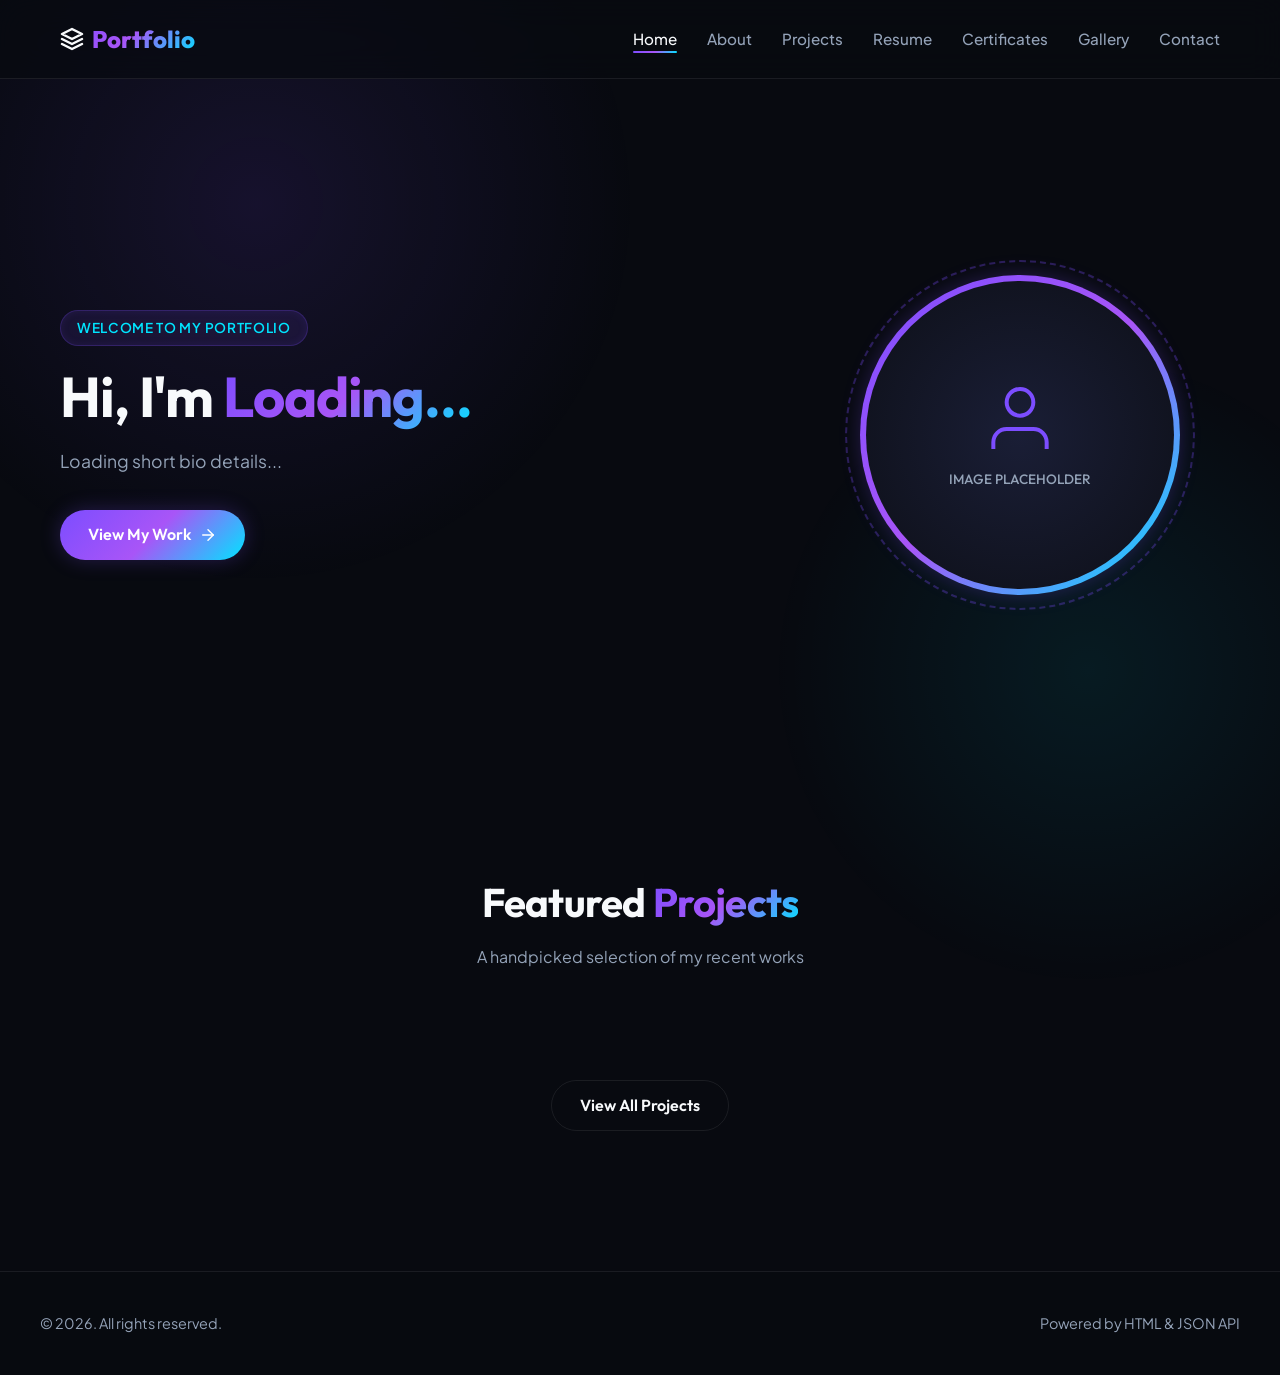
==== index.html @ 1389468d "FIle Added" ====
<!DOCTYPE html>
<html lang="en">
<head>
    <meta charset="UTF-8">
    <meta name="viewport" content="width=device-width, initial-scale=1.0">
    <title>Home | Portfolio</title>
    
    <!-- Meta SEO -->
    <meta name="description" content="Welcome to my creative portfolio website. Explore my projects, certifications, and details.">
    <meta name="author" content="Portfolio User">
    
    <!-- CSS Styles -->
    <link rel="stylesheet" href="css/style.css">
    <link rel="stylesheet" href="css/responsive.css">
</head>
<body>

    <!-- Header Navigation -->
    <header class="navbar">
        <div class="nav-container">
            <a href="index.html" class="logo">
                <svg width="24" height="24" viewBox="0 0 24 24" fill="none" stroke="currentColor" stroke-width="2.5" stroke-linecap="round" stroke-linejoin="round">
                    <polygon points="12 2 2 7 12 12 22 7 12 2"></polygon>
                    <polyline points="2 17 12 22 22 17"></polyline>
                    <polyline points="2 12 12 17 22 12"></polyline>
                </svg>
                <span>Portfolio</span>
            </a>
            
            <nav>
                <ul class="nav-links">
                    <li><a href="index.html">Home</a></li>
                    <li><a href="about.html">About</a></li>
                    <li><a href="projects.html">Projects</a></li>
                    <li><a href="resume.html">Resume</a></li>
                    <li><a href="certificates.html">Certificates</a></li>
                    <li><a href="gallery.html">Gallery</a></li>
                    <li><a href="contact.html">Contact</a></li>
                </ul>
            </nav>
            
            <button class="nav-toggle" aria-label="Toggle navigation Menu">
                &#9776;
            </button>
        </div>
    </header>

    <main class="container">
        <!-- Hero Section -->
        <section class="hero-section">
            <div class="hero-content">
                <span class="badge">WELCOME TO MY PORTFOLIO</span>
                <h1 class="hero-title">
                    Hi, I'm <span id="hero-name">Loading...</span><br>
                    <small id="hero-title" style="font-size: 1.8rem; font-weight: 500; display: block; margin-top: 8px; color: var(--text-muted);"></small>
                </h1>
                <p class="hero-description" id="hero-bio">
                    Loading short bio details...
                </p>
                <div class="hero-actions">
                    <a href="projects.html" class="btn btn-primary">
                        View My Work
                        <svg width="18" height="18" viewBox="0 0 24 24" fill="none" stroke="currentColor" stroke-width="2" stroke-linecap="round" stroke-linejoin="round">
                            <line x1="5" y1="12" x2="19" y2="12"></line>
                            <polyline points="12 5 19 12 12 19"></polyline>
                        </svg>
                    </a>
                    <span id="hero-cv-action"></span>
                </div>
            </div>
            
            <div class="hero-visual">
                <div class="profile-img-container" id="profile-pic-container">
                    <div class="profile-placeholder">
                        <svg viewBox="0 0 24 24" fill="none" stroke="currentColor" stroke-width="1.2">
                            <path d="M20 21v-2a4 4 0 0 0-4-4H8a4 4 0 0 0-4 4v2"></path>
                            <circle cx="12" cy="7" r="4"></circle>
                        </svg>
                        <span style="font-size: 0.85rem; font-weight: 500; font-family: var(--font-heading);">IMAGE PLACEHOLDER</span>
                    </div>
                </div>
            </div>
        </section>

        <!-- Recent Projects Preview Section -->
        <section style="margin-top: 120px;">
            <div class="section-header">
                <h2 class="section-title">Featured <span>Projects</span></h2>
                <p class="section-subtitle">A handpicked selection of my recent works</p>
            </div>
            
            <div class="grid-3" id="recent-projects-grid">
                <!-- Loaded dynamically -->
            </div>
            
            <div style="text-align: center; margin-top: 50px;">
                <a href="projects.html" class="btn btn-secondary">
                    View All Projects
                </a>
            </div>
        </section>
    </main>

    <!-- Footer Section -->
    <footer class="footer">
        <div class="footer-container">
            <p>&copy; 2026. All rights reserved.</p>
            <p>Powered by HTML & JSON API</p>
        </div>
    </footer>

    <!-- Client Script -->
    <script src="js/script.js"></script>
    <script>
        document.addEventListener('profileLoaded', (e) => {
            const data = e.detail;
            const profile = data.profile;
            
            // Set Document Title
            document.title = `${profile.full_name} | Creative Portfolio`;
            
            // Fill hero info
            document.getElementById('hero-name').textContent = profile.full_name;
            document.getElementById('hero-title').textContent = profile.title;
            document.getElementById('hero-bio').textContent = profile.bio_short;
            
            // Handle CV button
            const cvAction = document.getElementById('hero-cv-action');
            if (profile.cv_file) {
                cvAction.innerHTML = `
                    <a href="${profile.cv_file}" class="btn btn-secondary" download>
                        Download CV
                        <svg width="18" height="18" viewBox="0 0 24 24" fill="none" stroke="currentColor" stroke-width="2" stroke-linecap="round" stroke-linejoin="round">
                            <path d="M21 15v4a2 2 0 0 1-2 2H5a2 2 0 0 1-2-2v-4"></path>
                            <polyline points="7 10 12 15 17 10"></polyline>
                            <line x1="12" y1="15" x2="12" y2="3"></line>
                        </svg>
                    </a>
                `;
            } else {
                cvAction.innerHTML = `
                    <a href="contact.html" class="btn btn-secondary">Let's Talk</a>
                `;
            }
            
            // Profile pic
            const picContainer = document.getElementById('profile-pic-container');
            if (profile.profile_pic) {
                picContainer.innerHTML = `<img src="${profile.profile_pic}" alt="${profile.full_name}" class="profile-img">`;
            }
        });

        // Load recent projects
        fetch('api.php?get=projects')
            .then(res => res.json())
            .then(data => {
                const projectsGrid = document.getElementById('recent-projects-grid');
                if (data.success && data.projects.length > 0) {
                    const recent = data.projects.slice(0, 3);
                    projectsGrid.innerHTML = '';
                    recent.forEach(project => {
                        let imgHtml = '';
                        if (project.image_path) {
                            imgHtml = `<img src="${project.image_path}" alt="${project.title}" class="project-img">`;
                        } else {
                            imgHtml = `
                                <div class="project-placeholder-visual" style="height: 100%; width: 100%; background: linear-gradient(135deg, #111827 0%, #1e1b4b 100%); display: flex; align-items: center; justify-content: center; color: var(--text-muted);">
                                    <svg width="40" height="40" viewBox="0 0 24 24" fill="none" stroke="currentColor" stroke-width="1.5">
                                        <rect x="3" y="3" width="18" height="18" rx="2" ry="2"></rect>
                                        <circle cx="8.5" cy="8.5" r="1.5"></circle>
                                        <polyline points="21 15 16 10 5 21"></polyline>
                                    </svg>
                                </div>
                            `;
                        }

                        let tagsHtml = '';
                        if (project.technologies) {
                            tagsHtml = `<div class="project-tags">`;
                            project.technologies.split(',').forEach(tag => {
                                if (tag.trim()) {
                                    tagsHtml += `<span class="project-tag">${tag.trim()}</span>`;
                                }
                            });
                            tagsHtml += `</div>`;
                        }

                        let linkHtml = '';
                        if (project.project_link) {
                            linkHtml = `
                                <a href="${project.project_link}" target="_blank" class="project-link">
                                    View Project
                                    <svg width="14" height="14" viewBox="0 0 24 24" fill="none" stroke="currentColor" stroke-width="2.5">
                                        <line x1="7" y1="17" x2="17" y2="7"></line>
                                        <polyline points="7 7 17 7 17 17"></polyline>
                                    </svg>
                                </a>
                            `;
                        }

                        let desc = project.description || '';
                        if (desc.length > 100) {
                            desc = desc.substring(0, 100) + '...';
                        }

                        projectsGrid.innerHTML += `
                            <div class="project-card glass-panel">
                                <div class="project-img-wrapper">
                                    ${imgHtml}
                                </div>
                                <div class="project-card-content">
                                    <h3 class="project-title">${project.title}</h3>
                                    <p class="project-desc">${desc}</p>
                                    ${tagsHtml}
                                    ${linkHtml}
                                </div>
                            </div>
                        `;
                    });
                } else {
                    projectsGrid.innerHTML = `
                        <div class="glass-panel" style="padding: 40px; text-align: center; color: var(--text-muted); width: 100%; grid-column: 1 / -1;">
                            <svg width="48" height="48" viewBox="0 0 24 24" fill="none" stroke="currentColor" stroke-width="1.5" style="margin-bottom: 15px; color: var(--primary);">
                                <circle cx="12" cy="12" r="10"></circle>
                                <line x1="12" y1="8" x2="12" y2="12"></line>
                                <line x1="12" y1="16" x2="12.01" y2="16"></line>
                            </svg>
                            <p>No projects uploaded yet. Check back soon!</p>
                        </div>
                    `;
                }
            })
            .catch(err => console.error("Error loading projects:", err));
    </script>
</body>
</html>
---- css/style.css ----
/* css/style.css - Main Portfolio Style Sheet */

/* Imports */
@import url('https://fonts.googleapis.com/css2?family=Outfit:wght@300;400;500;600;700;800&family=Plus+Jakarta+Sans:wght@300;400;500;600;700&display=swap');

/* CSS Variables */
:root {
    --bg-dark: #080a10;
    --bg-card: rgba(17, 22, 37, 0.65);
    --bg-card-hover: rgba(25, 32, 53, 0.85);
    --border-color: rgba(255, 255, 255, 0.08);
    --border-color-hover: rgba(124, 77, 255, 0.3);
    
    --primary: #7c4dff;
    --primary-gradient: linear-gradient(135deg, #7c4dff 0%, #a855f7 50%, #00e5ff 100%);
    --accent: #00e5ff;
    --text-main: #f8fafc;
    --text-muted: #94a3b8;
    
    --glow-shadow: 0 0 20px rgba(124, 77, 255, 0.25);
    --card-shadow: 0 8px 32px 0 rgba(0, 0, 0, 0.37);
    --transition-smooth: all 0.35s cubic-bezier(0.4, 0, 0.2, 1);
    --font-heading: 'Outfit', sans-serif;
    --font-body: 'Plus Jakarta Sans', sans-serif;
}

/* Reset and Global Styles */
* {
    margin: 0;
    padding: 0;
    box-sizing: border-box;
    scroll-behavior: smooth;
}

body {
    background-color: var(--bg-dark);
    color: var(--text-main);
    font-family: var(--font-body);
    line-height: 1.6;
    overflow-x: hidden;
    position: relative;
}

/* Decorative Background Gradients */
body::before {
    content: '';
    position: fixed;
    top: -20%;
    left: -10%;
    width: 60vw;
    height: 60vw;
    background: radial-gradient(circle, rgba(124, 77, 255, 0.12) 0%, rgba(0,0,0,0) 70%);
    z-index: -1;
    pointer-events: none;
}

body::after {
    content: '';
    position: fixed;
    bottom: -10%;
    right: -10%;
    width: 50vw;
    height: 50vw;
    background: radial-gradient(circle, rgba(0, 229, 255, 0.08) 0%, rgba(0,0,0,0) 70%);
    z-index: -1;
    pointer-events: none;
}

/* Typography */
h1, h2, h3, h4, h5, h6 {
    font-family: var(--font-heading);
    font-weight: 700;
    letter-spacing: -0.02em;
    color: var(--text-main);
}

a {
    color: inherit;
    text-decoration: none;
    transition: var(--transition-smooth);
}

/* Custom Scrollbar */
::-webkit-scrollbar {
    width: 8px;
}
::-webkit-scrollbar-track {
    background: var(--bg-dark);
}
::-webkit-scrollbar-thumb {
    background: rgba(124, 77, 255, 0.3);
    border-radius: 4px;
}
::-webkit-scrollbar-thumb:hover {
    background: rgba(124, 77, 255, 0.6);
}

/* Glassmorphic Utilities */
.glass-panel {
    background: var(--bg-card);
    backdrop-filter: blur(12px);
    -webkit-backdrop-filter: blur(12px);
    border: 1px solid var(--border-color);
    border-radius: 16px;
    box-shadow: var(--card-shadow);
    transition: var(--transition-smooth);
}

.glass-panel:hover {
    border-color: var(--border-color-hover);
    background: var(--bg-card-hover);
}

/* Navigation Bar */
.navbar {
    position: fixed;
    top: 0;
    width: 100%;
    z-index: 1000;
    background: rgba(8, 10, 16, 0.7);
    backdrop-filter: blur(16px);
    -webkit-backdrop-filter: blur(16px);
    border-bottom: 1px solid var(--border-color);
}

.nav-container {
    max-width: 1200px;
    margin: 0 auto;
    display: flex;
    justify-content: space-between;
    align-items: center;
    padding: 20px;
}

.logo {
    font-family: var(--font-heading);
    font-size: 1.5rem;
    font-weight: 800;
    background: var(--primary-gradient);
    -webkit-background-clip: text;
    -webkit-text-fill-color: transparent;
    display: flex;
    align-items: center;
    gap: 8px;
}

.nav-links {
    display: flex;
    gap: 30px;
    list-style: none;
}

.nav-links a {
    font-weight: 500;
    font-size: 0.95rem;
    position: relative;
    padding: 5px 0;
    color: var(--text-muted);
}

.nav-links a:hover,
.nav-links a.active {
    color: var(--text-main);
}

.nav-links a::after {
    content: '';
    position: absolute;
    bottom: 0;
    left: 0;
    width: 0;
    height: 2px;
    background: var(--primary-gradient);
    transition: var(--transition-smooth);
    border-radius: 2px;
}

.nav-links a:hover::after,
.nav-links a.active::after {
    width: 100%;
}

.nav-toggle {
    display: none;
    background: none;
    border: none;
    color: var(--text-main);
    font-size: 1.5rem;
    cursor: pointer;
}

/* Buttons */
.btn {
    display: inline-flex;
    align-items: center;
    justify-content: center;
    gap: 8px;
    padding: 12px 28px;
    border-radius: 50px;
    font-family: var(--font-heading);
    font-weight: 600;
    cursor: pointer;
    transition: var(--transition-smooth);
}

.btn-primary {
    background: var(--primary-gradient);
    color: #ffffff;
    border: none;
    box-shadow: var(--glow-shadow);
}

.btn-primary:hover {
    transform: translateY(-3px);
    box-shadow: 0 0 30px rgba(124, 77, 255, 0.45);
}

.btn-secondary {
    background: transparent;
    color: var(--text-main);
    border: 1px solid var(--border-color);
}

.btn-secondary:hover {
    background: rgba(255, 255, 255, 0.05);
    border-color: var(--text-muted);
    transform: translateY(-3px);
}

/* Page Container Layout */
.container {
    max-width: 1200px;
    margin: 0 auto;
    padding: 120px 20px 80px 20px;
    min-height: calc(100vh - 100px);
}

/* Hero Section */
.hero-section {
    display: flex;
    align-items: center;
    justify-content: space-between;
    gap: 50px;
    min-height: 70vh;
}

.hero-content {
    flex: 1;
}

.badge {
    background: rgba(124, 77, 255, 0.1);
    color: var(--accent);
    border: 1px solid rgba(124, 77, 255, 0.25);
    padding: 6px 16px;
    border-radius: 50px;
    font-size: 0.85rem;
    font-weight: 600;
    letter-spacing: 0.05em;
    display: inline-block;
    margin-bottom: 20px;
    box-shadow: inset 0 0 8px rgba(124, 77, 255, 0.1);
}

.hero-title {
    font-size: 3.5rem;
    line-height: 1.1;
    margin-bottom: 20px;
}

.hero-title span {
    background: var(--primary-gradient);
    -webkit-background-clip: text;
    -webkit-text-fill-color: transparent;
}

.hero-description {
    color: var(--text-muted);
    font-size: 1.1rem;
    margin-bottom: 35px;
    max-width: 550px;
}

.hero-actions {
    display: flex;
    gap: 15px;
}

.hero-visual {
    flex: 0 0 400px;
    display: flex;
    justify-content: center;
    position: relative;
}

.profile-img-container {
    width: 320px;
    height: 320px;
    border-radius: 50%;
    padding: 6px;
    background: var(--primary-gradient);
    box-shadow: var(--glow-shadow);
    position: relative;
}

.profile-img-container::before {
    content: '';
    position: absolute;
    top: -15px;
    left: -15px;
    right: -15px;
    bottom: -15px;
    border-radius: 50%;
    border: 2px dashed rgba(124, 77, 255, 0.3);
    animation: rotate 60s linear infinite;
}

@keyframes rotate {
    from { transform: rotate(0deg); }
    to { transform: rotate(360deg); }
}

.profile-img {
    width: 100%;
    height: 100%;
    border-radius: 50%;
    object-fit: cover;
    background: var(--bg-dark);
}

.profile-placeholder {
    width: 100%;
    height: 100%;
    border-radius: 50%;
    background: radial-gradient(circle, #1a1e36 0%, #0d0f17 100%);
    display: flex;
    flex-direction: column;
    align-items: center;
    justify-content: center;
    color: var(--text-muted);
}

.profile-placeholder svg {
    width: 80px;
    height: 80px;
    color: var(--primary);
    margin-bottom: 10px;
}

/* Sections Global */
.section-header {
    text-align: center;
    margin-bottom: 60px;
}

.section-title {
    font-size: 2.5rem;
    position: relative;
    display: inline-block;
}

.section-title span {
    background: var(--primary-gradient);
    -webkit-background-clip: text;
    -webkit-text-fill-color: transparent;
}

.section-subtitle {
    color: var(--text-muted);
    font-size: 1rem;
    margin-top: 10px;
}

/* Grid Layouts */
.grid-3 {
    display: grid;
    grid-template-columns: repeat(auto-fill, minmax(340px, 1fr));
    gap: 30px;
}

.grid-2 {
    display: grid;
    grid-template-columns: repeat(auto-fill, minmax(480px, 1fr));
    gap: 35px;
}

/* Project Cards */
.project-card {
    display: flex;
    flex-direction: column;
    overflow: hidden;
    height: 100%;
}

.project-img-wrapper {
    position: relative;
    height: 200px;
    overflow: hidden;
    border-bottom: 1px solid var(--border-color);
}

.project-img {
    width: 100%;
    height: 100%;
    object-fit: cover;
    transition: var(--transition-smooth);
}

.project-card:hover .project-img {
    transform: scale(1.08);
}

.project-card-content {
    padding: 24px;
    display: flex;
    flex-direction: column;
    flex-grow: 1;
}

.project-title {
    font-size: 1.3rem;
    margin-bottom: 12px;
    transition: var(--transition-smooth);
}

.project-card:hover .project-title {
    color: var(--accent);
}

.project-desc {
    color: var(--text-muted);
    font-size: 0.92rem;
    margin-bottom: 20px;
    flex-grow: 1;
}

.project-tags {
    display: flex;
    flex-wrap: wrap;
    gap: 8px;
    margin-bottom: 20px;
}

.project-tag {
    background: rgba(255, 255, 255, 0.05);
    color: var(--text-main);
    padding: 4px 10px;
    border-radius: 4px;
    font-size: 0.75rem;
    border: 1px solid var(--border-color);
}

.project-link {
    display: inline-flex;
    align-items: center;
    gap: 6px;
    font-size: 0.9rem;
    font-weight: 600;
    color: var(--primary);
}

.project-link:hover {
    color: var(--accent);
    gap: 10px;
}

/* Document & Gallery lists */
.doc-card {
    padding: 20px;
    display: flex;
    align-items: center;
    justify-content: space-between;
    gap: 15px;
}

.doc-info {
    display: flex;
    align-items: center;
    gap: 15px;
}

.doc-icon {
    width: 48px;
    height: 48px;
    background: rgba(124, 77, 255, 0.1);
    border-radius: 10px;
    display: flex;
    align-items: center;
    justify-content: center;
    color: var(--primary);
}

.doc-name {
    font-weight: 600;
    font-size: 1rem;
}

.doc-meta {
    color: var(--text-muted);
    font-size: 0.8rem;
    margin-top: 2px;
}

.doc-download-btn {
    width: 40px;
    height: 40px;
    border-radius: 50%;
    background: rgba(255,255,255,0.05);
    border: 1px solid var(--border-color);
    display: flex;
    align-items: center;
    justify-content: center;
    color: var(--text-main);
    transition: var(--transition-smooth);
}

.doc-download-btn:hover {
    background: var(--primary);
    border-color: var(--primary);
    color: #fff;
    transform: translateY(-2px);
}

/* Gallery Section */
.gallery-grid {
    display: grid;
    grid-template-columns: repeat(auto-fill, minmax(240px, 1fr));
    gap: 20px;
    margin-top: 40px;
}

.gallery-item {
    position: relative;
    border-radius: 12px;
    overflow: hidden;
    height: 200px;
    cursor: pointer;
}

.gallery-item img {
    width: 100%;
    height: 100%;
    object-fit: cover;
    transition: var(--transition-smooth);
}

.gallery-overlay {
    position: absolute;
    top: 0;
    left: 0;
    width: 100%;
    height: 100%;
    background: rgba(8, 10, 16, 0.8);
    display: flex;
    align-items: center;
    justify-content: center;
    padding: 15px;
    text-align: center;
    opacity: 0;
    transition: var(--transition-smooth);
}

.gallery-item:hover img {
    transform: scale(1.08);
}

.gallery-item:hover .gallery-overlay {
    opacity: 1;
}

.gallery-title {
    color: #fff;
    font-size: 1rem;
    font-weight: 600;
}

/* About Details Page */
.about-layout {
    display: flex;
    gap: 60px;
    align-items: flex-start;
}

.about-bio-wrapper {
    flex: 3;
}

.about-bio-text {
    font-size: 1.05rem;
    color: var(--text-muted);
    line-height: 1.8;
}

.about-bio-text p {
    margin-bottom: 20px;
}

.skills-wrapper {
    margin-top: 40px;
}

.skills-title {
    font-size: 1.5rem;
    margin-bottom: 25px;
}

.skills-grid {
    display: grid;
    grid-template-columns: 1fr 1fr;
    gap: 20px 40px;
}

.skill-bar-wrapper {
    margin-bottom: 10px;
}

.skill-info {
    display: flex;
    justify-content: space-between;
    margin-bottom: 8px;
    font-weight: 500;
    font-size: 0.95rem;
}

.skill-track {
    height: 6px;
    background: rgba(255, 255, 255, 0.08);
    border-radius: 3px;
    overflow: hidden;
}

.skill-progress {
    height: 100%;
    background: var(--primary-gradient);
    border-radius: 3px;
    width: 0;
    transition: width 1.5s ease-out;
}

.about-sidebar {
    flex: 2;
    padding: 30px;
}

.sidebar-title {
    font-size: 1.3rem;
    margin-bottom: 20px;
    display: flex;
    align-items: center;
    gap: 10px;
    border-bottom: 1px solid var(--border-color);
    padding-bottom: 10px;
}

.contact-info-list {
    list-style: none;
    display: flex;
    flex-direction: column;
    gap: 20px;
}

.contact-info-item {
    display: flex;
    gap: 15px;
    align-items: flex-start;
}

.contact-info-icon {
    width: 40px;
    height: 40px;
    border-radius: 8px;
    background: rgba(255, 255, 255, 0.05);
    display: flex;
    align-items: center;
    justify-content: center;
    color: var(--accent);
    flex-shrink: 0;
}

.contact-info-label {
    font-size: 0.8rem;
    color: var(--text-muted);
}

.contact-info-value {
    font-weight: 500;
    font-size: 0.95rem;
}

/* Contact page styles & form */
.contact-layout {
    display: grid;
    grid-template-columns: 2fr 3fr;
    gap: 40px;
}

.form-group {
    margin-bottom: 20px;
}

.form-group label {
    display: block;
    font-size: 0.9rem;
    margin-bottom: 8px;
    color: var(--text-muted);
    font-weight: 500;
}

.form-control {
    width: 100%;
    background: rgba(255, 255, 255, 0.03);
    border: 1px solid var(--border-color);
    border-radius: 8px;
    padding: 12px 16px;
    color: var(--text-main);
    font-family: var(--font-body);
    font-size: 0.95rem;
    transition: var(--transition-smooth);
}

.form-control:focus {
    outline: none;
    border-color: var(--primary);
    background: rgba(255, 255, 255, 0.06);
    box-shadow: 0 0 10px rgba(124, 77, 255, 0.15);
}

textarea.form-control {
    resize: vertical;
    min-height: 140px;
}

.contact-alert {
    padding: 15px;
    border-radius: 8px;
    margin-bottom: 20px;
    font-weight: 500;
}

.contact-alert-success {
    background: rgba(16, 185, 129, 0.1);
    color: #10b981;
    border: 1px solid rgba(16, 185, 129, 0.2);
}

.contact-alert-danger {
    background: rgba(239, 68, 68, 0.1);
    color: #ef4444;
    border: 1px solid rgba(239, 68, 68, 0.2);
}

/* Social Icon Row */
.social-links {
    display: flex;
    gap: 15px;
    margin-top: 30px;
}

.social-btn {
    width: 44px;
    height: 44px;
    border-radius: 50%;
    background: rgba(255, 255, 255, 0.04);
    border: 1px solid var(--border-color);
    display: flex;
    align-items: center;
    justify-content: center;
    color: var(--text-muted);
    transition: var(--transition-smooth);
}

.social-btn:hover {
    color: #ffffff;
    background: var(--primary);
    border-color: var(--primary);
    transform: translateY(-3px);
    box-shadow: var(--glow-shadow);
}

/* Footer */
.footer {
    border-top: 1px solid var(--border-color);
    background: rgba(8, 10, 16, 0.9);
    padding: 40px 20px;
    margin-top: 60px;
}

.footer-container {
    max-width: 1200px;
    margin: 0 auto;
    display: flex;
    justify-content: space-between;
    align-items: center;
    color: var(--text-muted);
    font-size: 0.9rem;
}

/* Image Modal Viewer */
.modal {
    display: none;
    position: fixed;
    top: 0;
    left: 0;
    width: 100%;
    height: 100%;
    background: rgba(8, 10, 16, 0.95);
    z-index: 2000;
    align-items: center;
    justify-content: center;
    padding: 20px;
}

.modal-content-wrapper {
    position: relative;
    max-width: 900px;
    width: 100%;
    text-align: center;
}

.modal-img {
    max-width: 100%;
    max-height: 80vh;
    border-radius: 8px;
    border: 1px solid var(--border-color);
}

.modal-caption {
    margin-top: 15px;
    font-family: var(--font-heading);
    font-size: 1.2rem;
    color: #fff;
}

.modal-close {
    position: absolute;
    top: -50px;
    right: 0;
    font-size: 2.5rem;
    color: #fff;
    cursor: pointer;
    background: none;
    border: none;
}
---- css/responsive.css ----
/* css/responsive.css - Responsive Media Queries */

@media screen and (max-width: 992px) {
    /* Hero section adjust */
    .hero-section {
        flex-direction: column-reverse;
        gap: 40px;
        text-align: center;
        padding-top: 40px;
        min-height: auto;
    }

    .hero-description {
        margin-left: auto;
        margin-right: auto;
    }

    .hero-actions {
        justify-content: center;
    }

    .hero-visual {
        flex: 0 0 auto;
    }

    .profile-img-container {
        width: 260px;
        height: 260px;
    }

    /* About page layout */
    .about-layout {
        flex-direction: column;
        gap: 40px;
    }

    .about-sidebar {
        width: 100%;
        flex: auto;
    }

    /* Contact layout */
    .contact-layout {
        grid-template-columns: 1fr;
        gap: 30px;
    }
}

@media screen and (max-width: 768px) {
    .container {
        padding-top: 100px;
        padding-bottom: 40px;
    }

    /* Hero heading adjust */
    .hero-title {
        font-size: 2.5rem;
    }

    /* Section headings adjust */
    .section-title {
        font-size: 2rem;
    }

    /* Navigation styling for mobile */
    .nav-toggle {
        display: block;
        z-index: 1100;
    }

    .nav-links {
        position: fixed;
        top: 0;
        right: -100%;
        width: 280px;
        height: 100vh;
        background: rgba(13, 15, 23, 0.98);
        backdrop-filter: blur(20px);
        -webkit-backdrop-filter: blur(20px);
        border-left: 1px solid var(--border-color);
        flex-direction: column;
        padding: 100px 40px 40px 40px;
        gap: 25px;
        transition: var(--transition-smooth);
        z-index: 1050;
    }

    .nav-links.active {
        right: 0;
    }

    /* Grids scaling down */
    .grid-3, .grid-2 {
        grid-template-columns: 1fr;
        gap: 20px;
    }

    .skills-grid {
        grid-template-columns: 1fr;
        gap: 15px;
    }

    .footer-container {
        flex-direction: column;
        gap: 15px;
        text-align: center;
    }
}

@media screen and (max-width: 480px) {
    .hero-title {
        font-size: 2rem;
    }

    .hero-actions {
        flex-direction: column;
        width: 100%;
    }

    .hero-actions .btn {
        width: 100%;
    }

    .profile-img-container {
        width: 220px;
        height: 220px;
    }
}
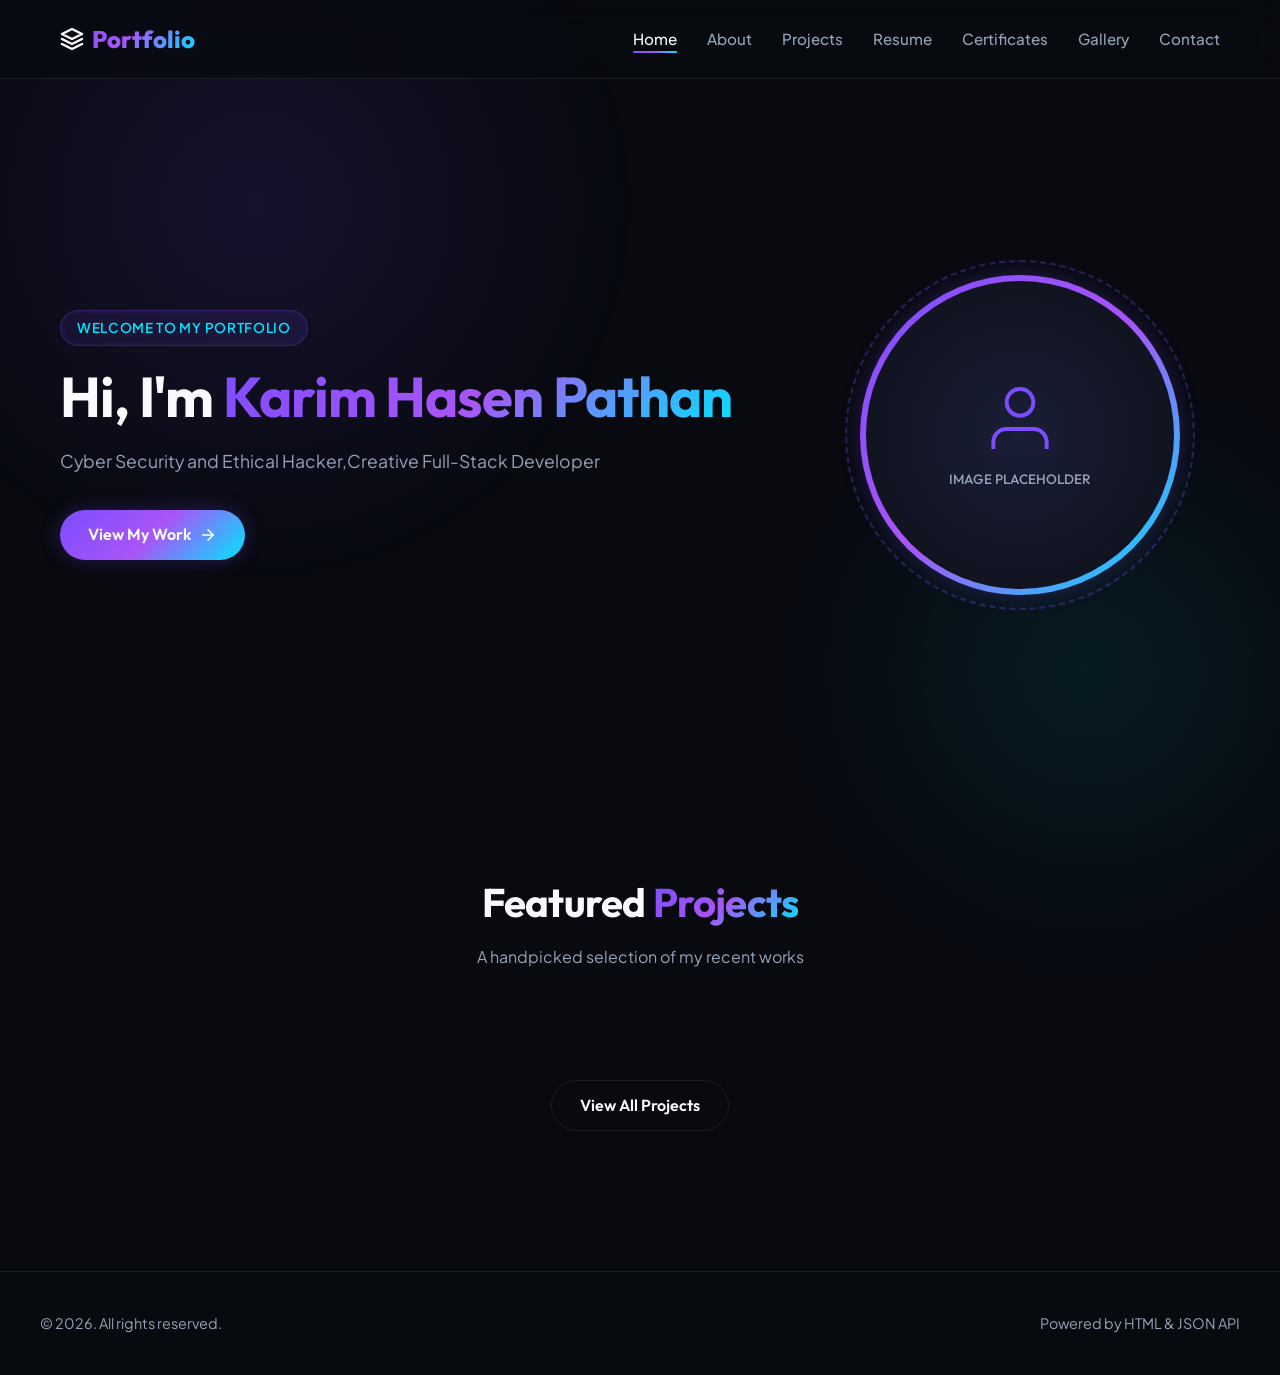
==== commit 8c1b6f04: "update profile" ====
--- a/index.html
+++ b/index.html
@@ -51,11 +51,11 @@
             <div class="hero-content">
                 <span class="badge">WELCOME TO MY PORTFOLIO</span>
                 <h1 class="hero-title">
-                    Hi, I'm <span id="hero-name">Loading...</span><br>
+                    Hi, I'm <span id="hero-name">Karim Hasen Pathan</span><br>
                     <small id="hero-title" style="font-size: 1.8rem; font-weight: 500; display: block; margin-top: 8px; color: var(--text-muted);"></small>
                 </h1>
                 <p class="hero-description" id="hero-bio">
-                    Loading short bio details...
+                   Cyber Security and Ethical Hacker,Creative Full-Stack Developer
                 </p>
                 <div class="hero-actions">
                     <a href="projects.html" class="btn btn-primary">
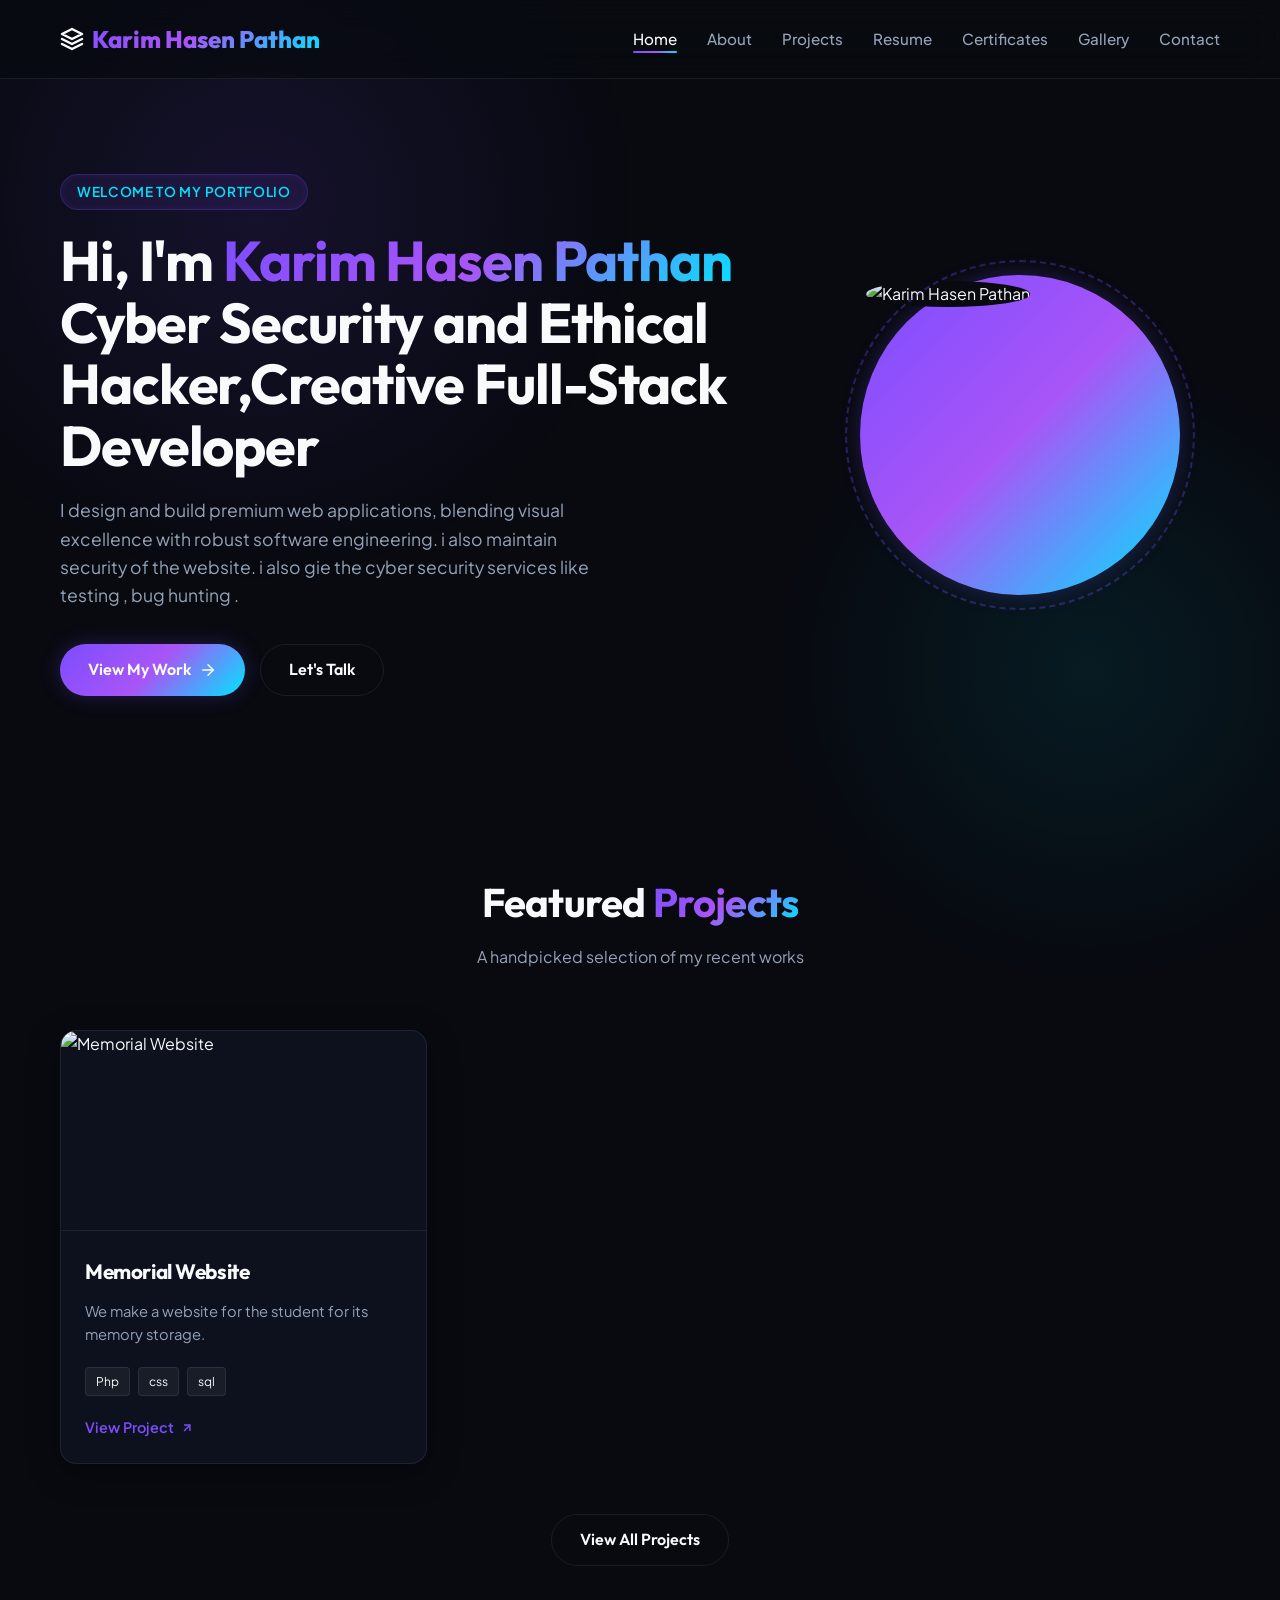
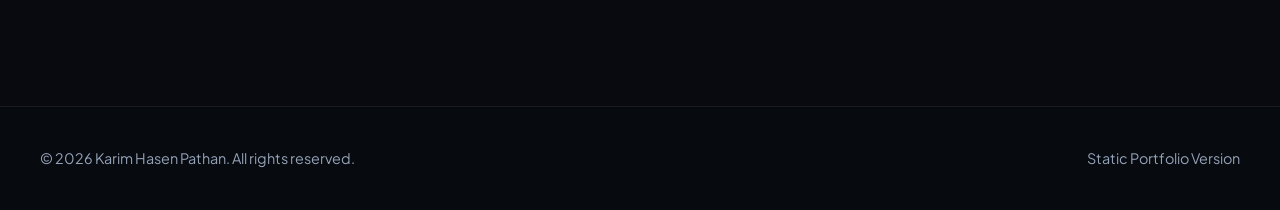
==== commit 8e2dfcc2: "updated data" ====
--- a/index.html
+++ b/index.html
@@ -3,11 +3,11 @@
 <head>
     <meta charset="UTF-8">
     <meta name="viewport" content="width=device-width, initial-scale=1.0">
-    <title>Home | Portfolio</title>
+    <title>Karim Hasen Pathan | Cyber Security and Ethical Hacker,Creative Full-Stack Developer</title>
     
     <!-- Meta SEO -->
-    <meta name="description" content="Welcome to my creative portfolio website. Explore my projects, certifications, and details.">
-    <meta name="author" content="Portfolio User">
+    <meta name="description" content="Portfolio of Karim Hasen Pathan - Cyber Security and Ethical Hacker,Creative Full-Stack Developer. Explore my projects, certificates, documents, and contact me.">
+    <meta name="author" content="Karim Hasen Pathan">
     
     <!-- CSS Styles -->
     <link rel="stylesheet" href="css/style.css">
@@ -24,7 +24,7 @@
                     <polyline points="2 17 12 22 22 17"></polyline>
                     <polyline points="2 12 12 17 22 12"></polyline>
                 </svg>
-                <span>Portfolio</span>
+                <span>Karim Hasen Pathan</span>
             </a>
             
             <nav>
@@ -45,192 +45,89 @@
         </div>
     </header>
 
-    <main class="container">
-        <!-- Hero Section -->
-        <section class="hero-section">
-            <div class="hero-content">
-                <span class="badge">WELCOME TO MY PORTFOLIO</span>
-                <h1 class="hero-title">
-                    Hi, I'm <span id="hero-name">Karim Hasen Pathan</span><br>
-                    <small id="hero-title" style="font-size: 1.8rem; font-weight: 500; display: block; margin-top: 8px; color: var(--text-muted);"></small>
-                </h1>
-                <p class="hero-description" id="hero-bio">
-                   Cyber Security and Ethical Hacker,Creative Full-Stack Developer
-                </p>
-                <div class="hero-actions">
-                    <a href="projects.html" class="btn btn-primary">
-                        View My Work
-                        <svg width="18" height="18" viewBox="0 0 24 24" fill="none" stroke="currentColor" stroke-width="2" stroke-linecap="round" stroke-linejoin="round">
-                            <line x1="5" y1="12" x2="19" y2="12"></line>
-                            <polyline points="12 5 19 12 12 19"></polyline>
+<main class="container">
+    <!-- Hero Section -->
+    <section class="hero-section">
+        <div class="hero-content">
+            <span class="badge">WELCOME TO MY PORTFOLIO</span>
+            <h1 class="hero-title">
+                Hi, I'm <span>Karim Hasen Pathan</span><br>
+                Cyber Security and Ethical Hacker,Creative Full-Stack Developer
+            </h1>
+            <p class="hero-description">
+                I design and build premium web applications, blending visual excellence with robust software engineering. i also maintain security of the website. i also gie the cyber security services like testing , bug hunting .
+            </p>
+            <div class="hero-actions">
+                <a href="projects.html" class="btn btn-primary">
+                    View My Work
+                    <svg width="18" height="18" viewBox="0 0 24 24" fill="none" stroke="currentColor" stroke-width="2" stroke-linecap="round" stroke-linejoin="round">
+                        <line x1="5" y1="12" x2="19" y2="12"></line>
+                        <polyline points="12 5 19 12 12 19"></polyline>
+                    </svg>
+                </a>
+                <a href="contact.html" class="btn btn-secondary">
+                    Let's Talk
+                </a>
+            </div>
+        </div>
+        
+        <div class="hero-visual">
+            <div class="profile-img-container">
+                <img src="images/profile_1782923343.png" alt="Karim Hasen Pathan" class="profile-img">
+            </div>
+        </div>
+    </section>
+
+    <!-- Recent Projects Preview Section -->
+    <section style="margin-top: 120px;">
+        <div class="section-header">
+            <h2 class="section-title">Featured <span>Projects</span></h2>
+            <p class="section-subtitle">A handpicked selection of my recent works</p>
+        </div>
+        
+        <div class="grid-3">
+            <div class="project-card glass-panel">
+                <div class="project-img-wrapper">
+                    <img src="images/project_1782997742_728.jpg" alt="Memorial Website" class="project-img">
+                </div>
+                <div class="project-card-content">
+                    <h3 class="project-title">Memorial Website</h3>
+                    <p class="project-desc">We make a website for the student for its memory storage.</p>
+                    
+                    <div class="project-tags">
+                        <span class="project-tag">Php</span>
+                        <span class="project-tag">css</span>
+                        <span class="project-tag">sql</span>
+                    </div>
+                    
+                    <a href="https://bcs-batch-2023-26.page.gd/" target="_blank" class="project-link">
+                        View Project
+                        <svg width="14" height="14" viewBox="0 0 24 24" fill="none" stroke="currentColor" stroke-width="2.5">
+                            <line x1="7" y1="17" x2="17" y2="7"></line>
+                            <polyline points="7 7 17 7 17 17"></polyline>
                         </svg>
                     </a>
-                    <span id="hero-cv-action"></span>
                 </div>
             </div>
-            
-            <div class="hero-visual">
-                <div class="profile-img-container" id="profile-pic-container">
-                    <div class="profile-placeholder">
-                        <svg viewBox="0 0 24 24" fill="none" stroke="currentColor" stroke-width="1.2">
-                            <path d="M20 21v-2a4 4 0 0 0-4-4H8a4 4 0 0 0-4 4v2"></path>
-                            <circle cx="12" cy="7" r="4"></circle>
-                        </svg>
-                        <span style="font-size: 0.85rem; font-weight: 500; font-family: var(--font-heading);">IMAGE PLACEHOLDER</span>
-                    </div>
-                </div>
-            </div>
-        </section>
-
-        <!-- Recent Projects Preview Section -->
-        <section style="margin-top: 120px;">
-            <div class="section-header">
-                <h2 class="section-title">Featured <span>Projects</span></h2>
-                <p class="section-subtitle">A handpicked selection of my recent works</p>
-            </div>
-            
-            <div class="grid-3" id="recent-projects-grid">
-                <!-- Loaded dynamically -->
-            </div>
-            
-            <div style="text-align: center; margin-top: 50px;">
-                <a href="projects.html" class="btn btn-secondary">
-                    View All Projects
-                </a>
-            </div>
-        </section>
-    </main>
+        </div>
+        
+        <div style="text-align: center; margin-top: 50px;">
+            <a href="projects.html" class="btn btn-secondary">
+                View All Projects
+            </a>
+        </div>
+    </section>
+</main>
 
     <!-- Footer Section -->
     <footer class="footer">
         <div class="footer-container">
-            <p>&copy; 2026. All rights reserved.</p>
-            <p>Powered by HTML & JSON API</p>
+            <p>&copy; 2026 Karim Hasen Pathan. All rights reserved.</p>
+            <p>Static Portfolio Version</p>
         </div>
     </footer>
 
     <!-- Client Script -->
     <script src="js/script.js"></script>
-    <script>
-        document.addEventListener('profileLoaded', (e) => {
-            const data = e.detail;
-            const profile = data.profile;
-            
-            // Set Document Title
-            document.title = `${profile.full_name} | Creative Portfolio`;
-            
-            // Fill hero info
-            document.getElementById('hero-name').textContent = profile.full_name;
-            document.getElementById('hero-title').textContent = profile.title;
-            document.getElementById('hero-bio').textContent = profile.bio_short;
-            
-            // Handle CV button
-            const cvAction = document.getElementById('hero-cv-action');
-            if (profile.cv_file) {
-                cvAction.innerHTML = `
-                    <a href="${profile.cv_file}" class="btn btn-secondary" download>
-                        Download CV
-                        <svg width="18" height="18" viewBox="0 0 24 24" fill="none" stroke="currentColor" stroke-width="2" stroke-linecap="round" stroke-linejoin="round">
-                            <path d="M21 15v4a2 2 0 0 1-2 2H5a2 2 0 0 1-2-2v-4"></path>
-                            <polyline points="7 10 12 15 17 10"></polyline>
-                            <line x1="12" y1="15" x2="12" y2="3"></line>
-                        </svg>
-                    </a>
-                `;
-            } else {
-                cvAction.innerHTML = `
-                    <a href="contact.html" class="btn btn-secondary">Let's Talk</a>
-                `;
-            }
-            
-            // Profile pic
-            const picContainer = document.getElementById('profile-pic-container');
-            if (profile.profile_pic) {
-                picContainer.innerHTML = `<img src="${profile.profile_pic}" alt="${profile.full_name}" class="profile-img">`;
-            }
-        });
-
-        // Load recent projects
-        fetch('api.php?get=projects')
-            .then(res => res.json())
-            .then(data => {
-                const projectsGrid = document.getElementById('recent-projects-grid');
-                if (data.success && data.projects.length > 0) {
-                    const recent = data.projects.slice(0, 3);
-                    projectsGrid.innerHTML = '';
-                    recent.forEach(project => {
-                        let imgHtml = '';
-                        if (project.image_path) {
-                            imgHtml = `<img src="${project.image_path}" alt="${project.title}" class="project-img">`;
-                        } else {
-                            imgHtml = `
-                                <div class="project-placeholder-visual" style="height: 100%; width: 100%; background: linear-gradient(135deg, #111827 0%, #1e1b4b 100%); display: flex; align-items: center; justify-content: center; color: var(--text-muted);">
-                                    <svg width="40" height="40" viewBox="0 0 24 24" fill="none" stroke="currentColor" stroke-width="1.5">
-                                        <rect x="3" y="3" width="18" height="18" rx="2" ry="2"></rect>
-                                        <circle cx="8.5" cy="8.5" r="1.5"></circle>
-                                        <polyline points="21 15 16 10 5 21"></polyline>
-                                    </svg>
-                                </div>
-                            `;
-                        }
-
-                        let tagsHtml = '';
-                        if (project.technologies) {
-                            tagsHtml = `<div class="project-tags">`;
-                            project.technologies.split(',').forEach(tag => {
-                                if (tag.trim()) {
-                                    tagsHtml += `<span class="project-tag">${tag.trim()}</span>`;
-                                }
-                            });
-                            tagsHtml += `</div>`;
-                        }
-
-                        let linkHtml = '';
-                        if (project.project_link) {
-                            linkHtml = `
-                                <a href="${project.project_link}" target="_blank" class="project-link">
-                                    View Project
-                                    <svg width="14" height="14" viewBox="0 0 24 24" fill="none" stroke="currentColor" stroke-width="2.5">
-                                        <line x1="7" y1="17" x2="17" y2="7"></line>
-                                        <polyline points="7 7 17 7 17 17"></polyline>
-                                    </svg>
-                                </a>
-                            `;
-                        }
-
-                        let desc = project.description || '';
-                        if (desc.length > 100) {
-                            desc = desc.substring(0, 100) + '...';
-                        }
-
-                        projectsGrid.innerHTML += `
-                            <div class="project-card glass-panel">
-                                <div class="project-img-wrapper">
-                                    ${imgHtml}
-                                </div>
-                                <div class="project-card-content">
-                                    <h3 class="project-title">${project.title}</h3>
-                                    <p class="project-desc">${desc}</p>
-                                    ${tagsHtml}
-                                    ${linkHtml}
-                                </div>
-                            </div>
-                        `;
-                    });
-                } else {
-                    projectsGrid.innerHTML = `
-                        <div class="glass-panel" style="padding: 40px; text-align: center; color: var(--text-muted); width: 100%; grid-column: 1 / -1;">
-                            <svg width="48" height="48" viewBox="0 0 24 24" fill="none" stroke="currentColor" stroke-width="1.5" style="margin-bottom: 15px; color: var(--primary);">
-                                <circle cx="12" cy="12" r="10"></circle>
-                                <line x1="12" y1="8" x2="12" y2="12"></line>
-                                <line x1="12" y1="16" x2="12.01" y2="16"></line>
-                            </svg>
-                            <p>No projects uploaded yet. Check back soon!</p>
-                        </div>
-                    `;
-                }
-            })
-            .catch(err => console.error("Error loading projects:", err));
-    </script>
 </body>
 </html>
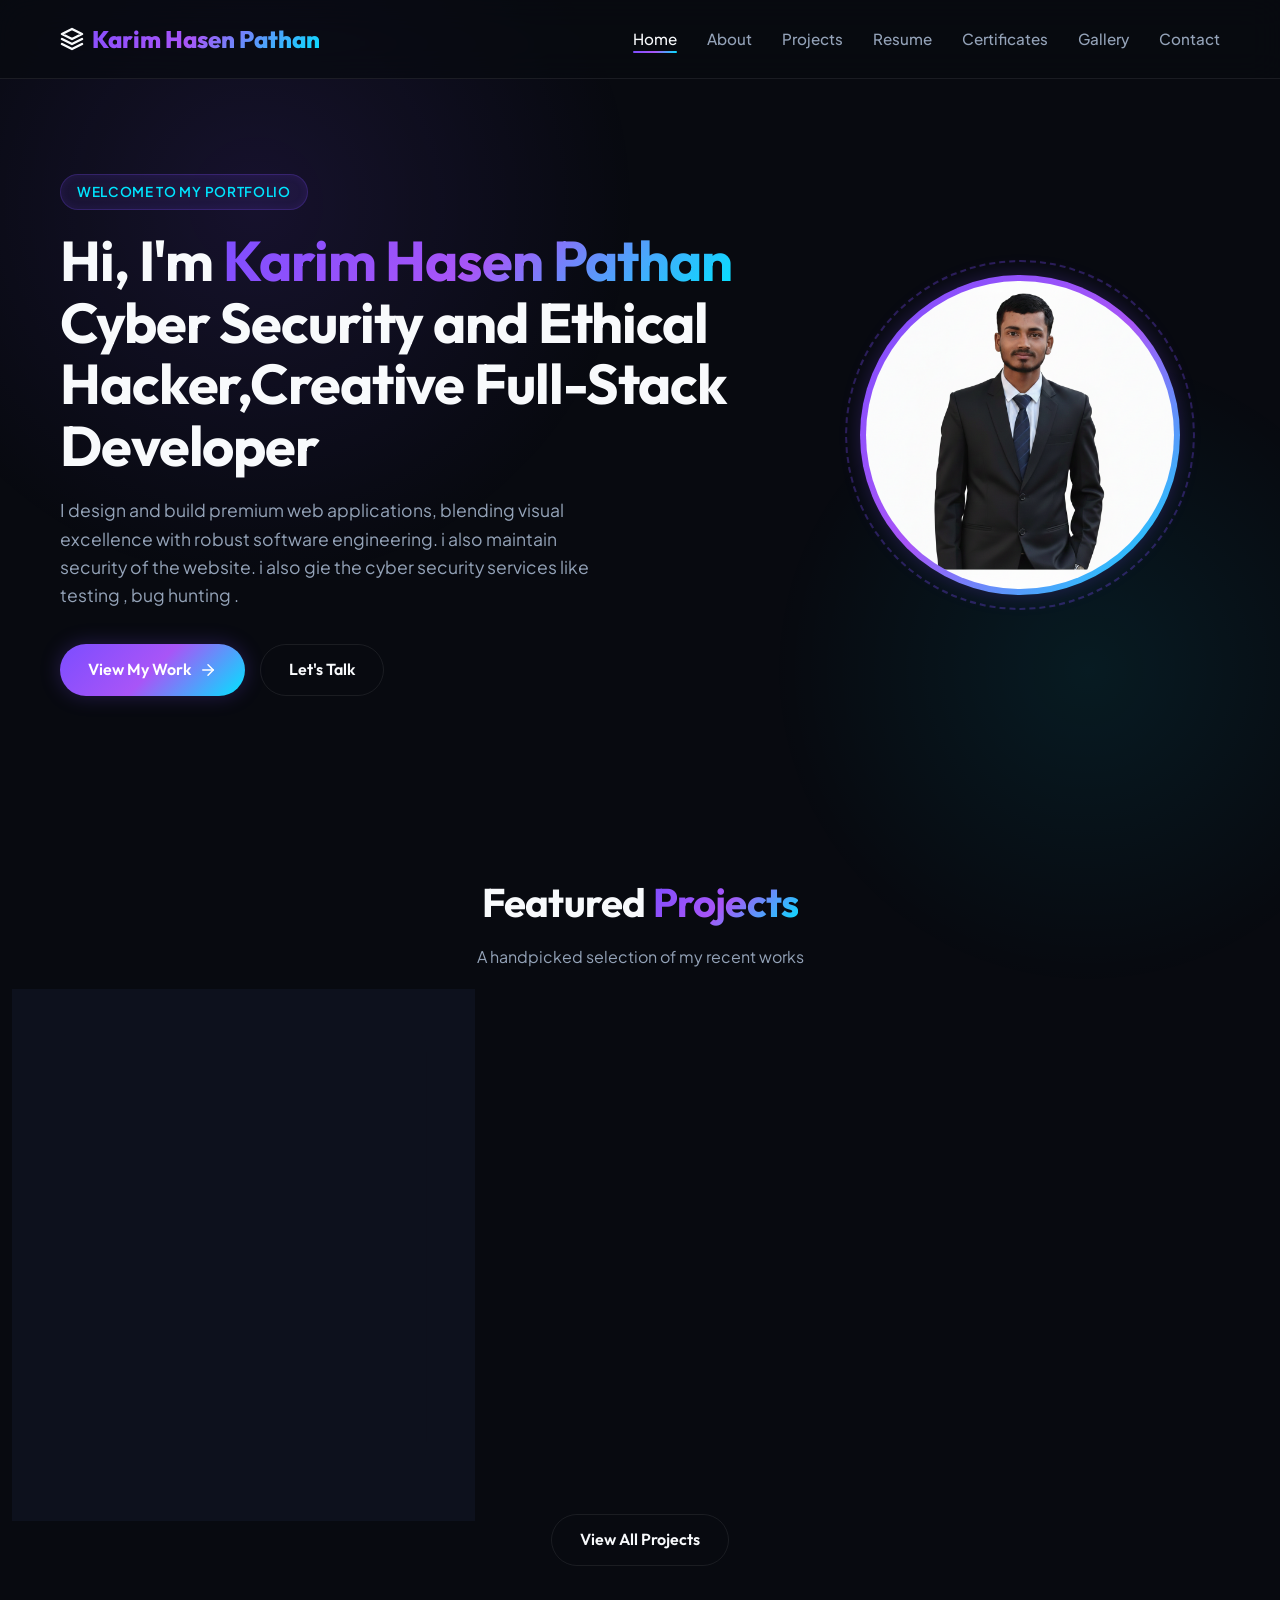
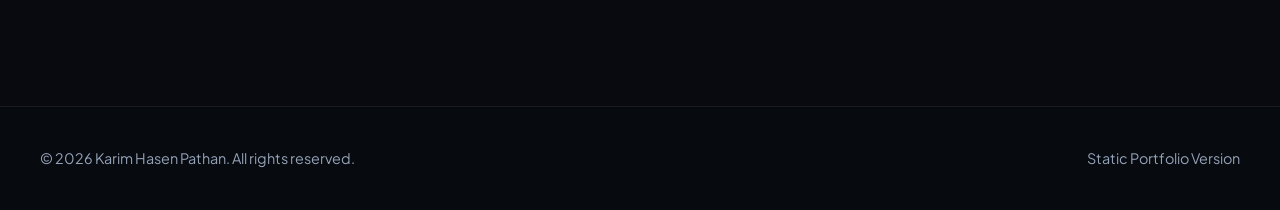
==== commit 0af01991: "profile image updated" ====
--- a/index.html
+++ b/index.html
@@ -73,7 +73,7 @@
         
         <div class="hero-visual">
             <div class="profile-img-container">
-                <img src="images/profile_1782923343.png" alt="Karim Hasen Pathan" class="profile-img">
+                <img src="./images/profile_1782837262.png" alt="Karim Hasen Pathan" class="profile-img">
             </div>
         </div>
     </section>
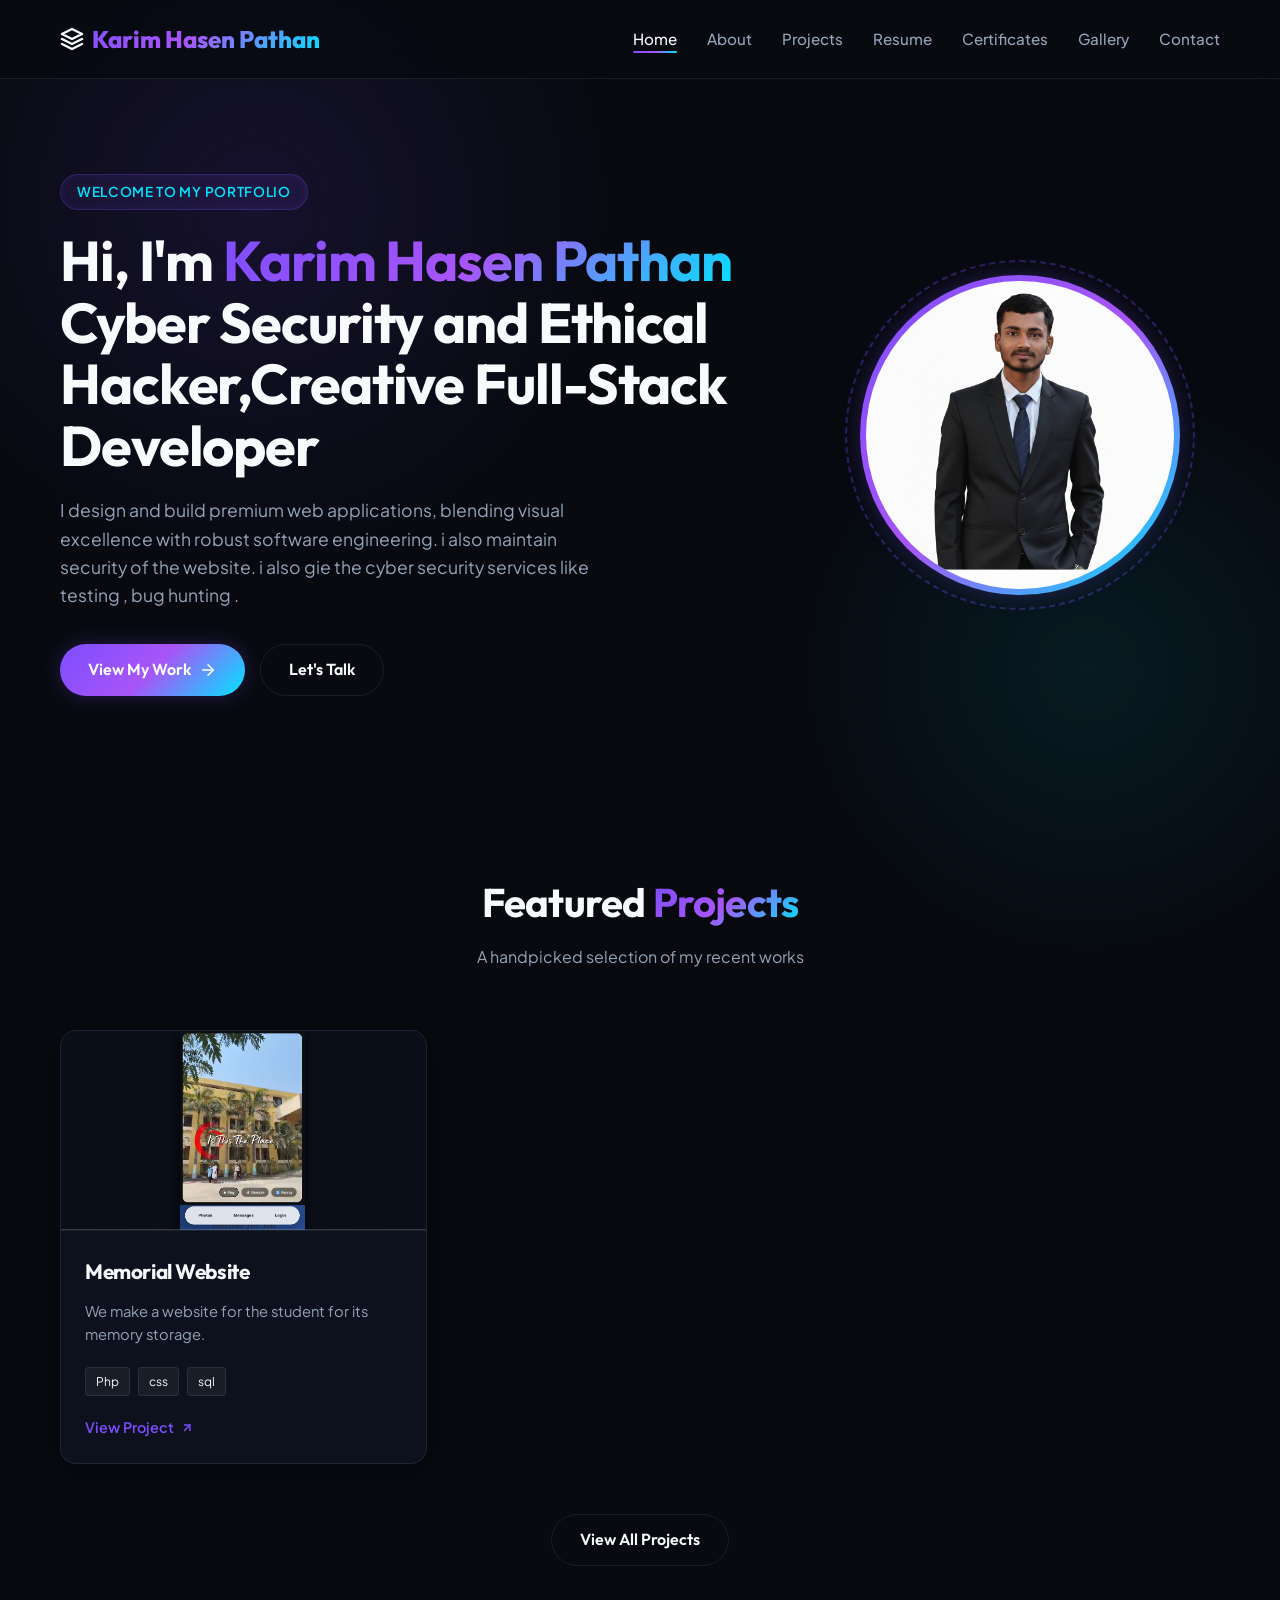
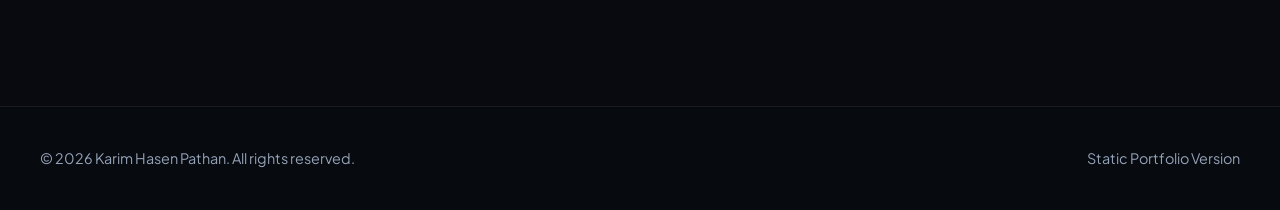
==== commit b5f9357f: "project profile updated" ====
--- a/index.html
+++ b/index.html
@@ -73,7 +73,7 @@
         
         <div class="hero-visual">
             <div class="profile-img-container">
-                <img src="./images/profile_1782837262.png" alt="Karim Hasen Pathan" class="profile-img">
+                <img src="images\profile_1782837262.png" alt="Karim Hasen Pathan" class="profile-img">
             </div>
         </div>
     </section>
@@ -88,7 +88,7 @@
         <div class="grid-3">
             <div class="project-card glass-panel">
                 <div class="project-img-wrapper">
-                    <img src="images/project_1782997742_728.jpg" alt="Memorial Website" class="project-img">
+                    <img src="images/img-pro1.png" alt="Memorial Website" class="project-img">
                 </div>
                 <div class="project-card-content">
                     <h3 class="project-title">Memorial Website</h3>
